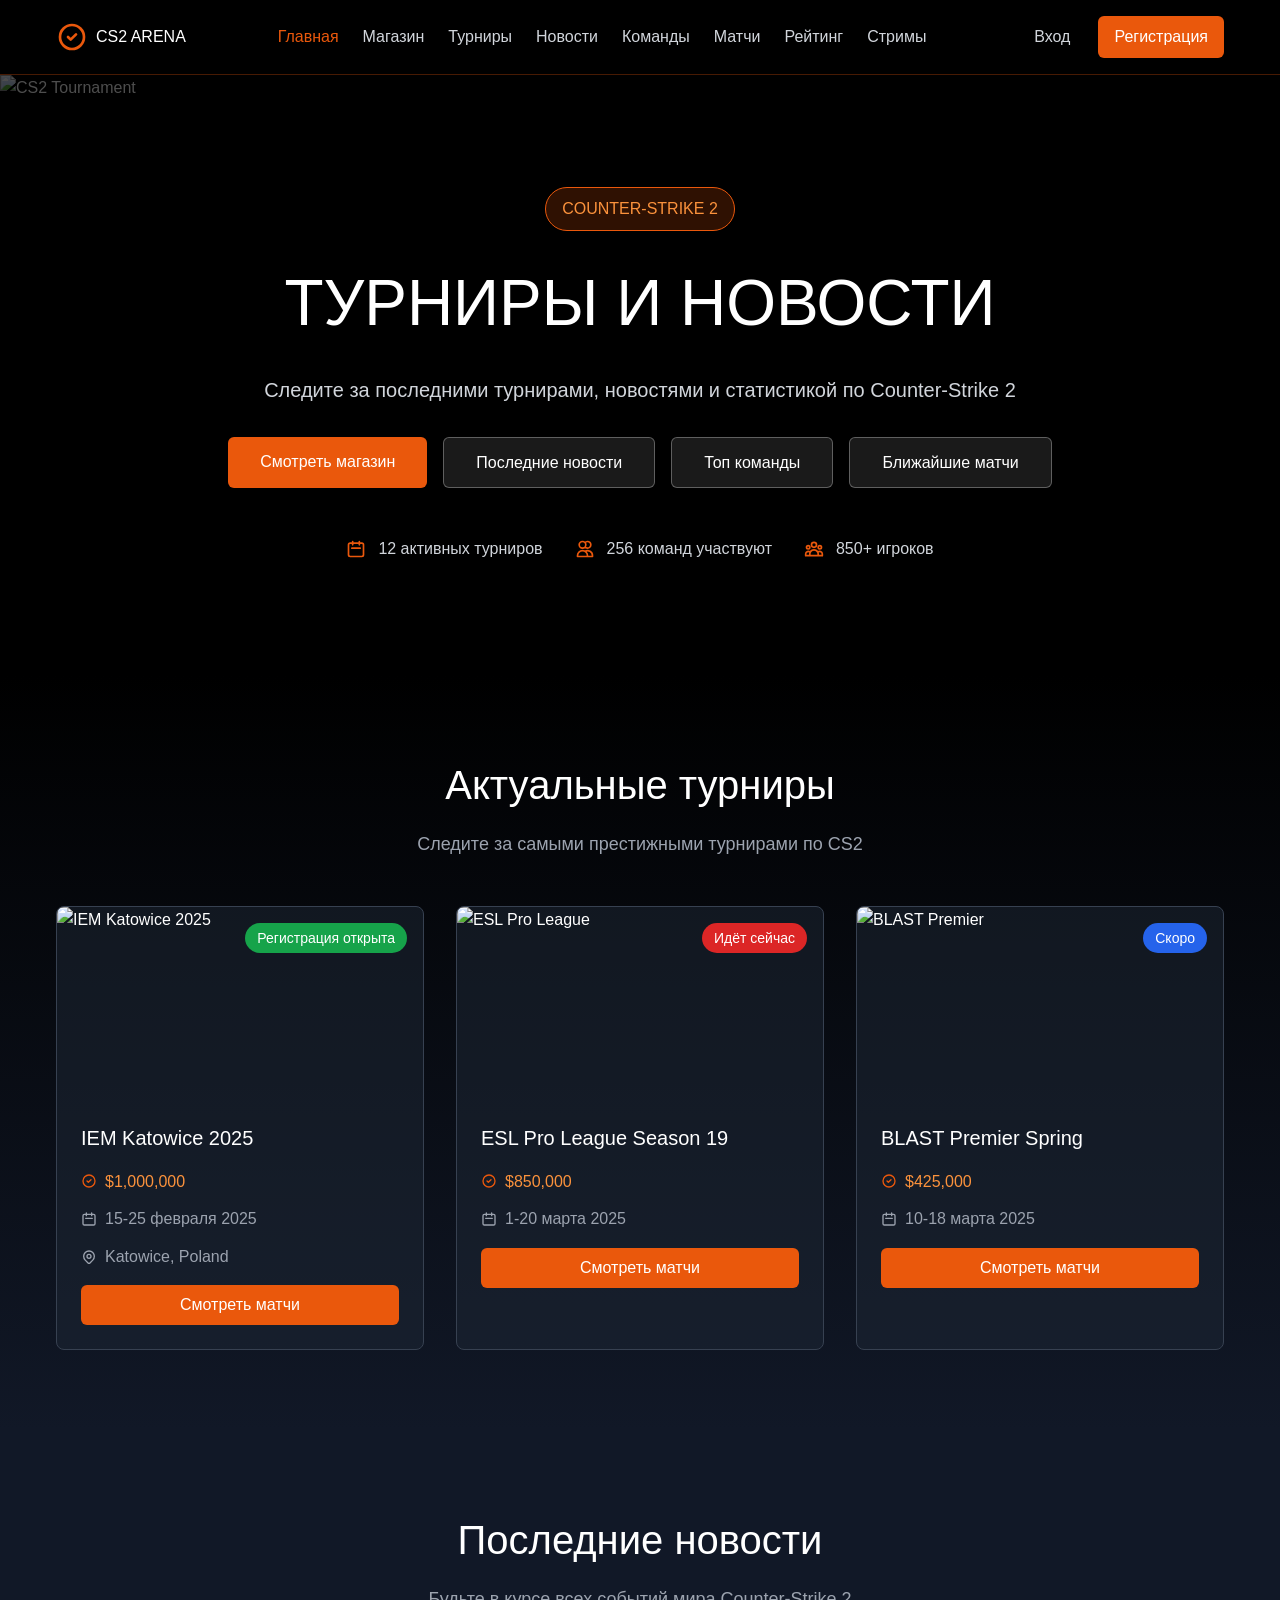
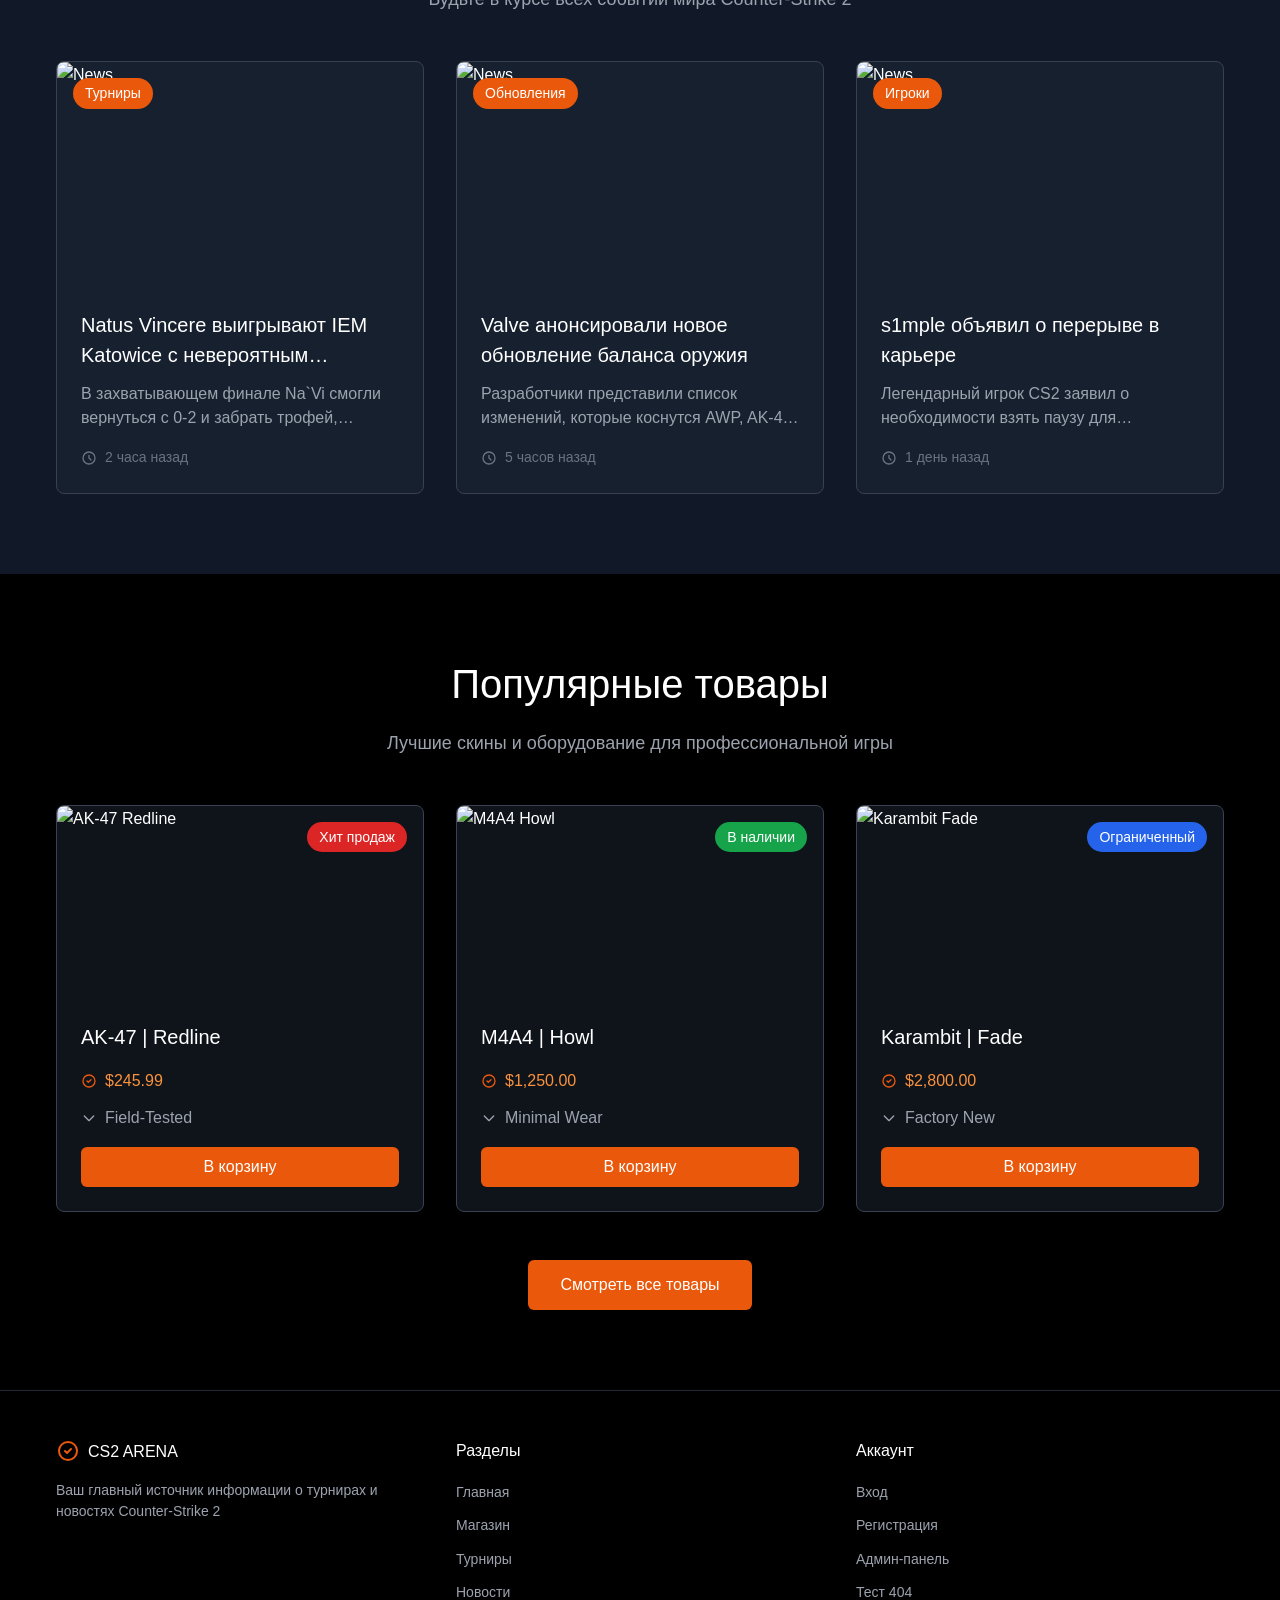
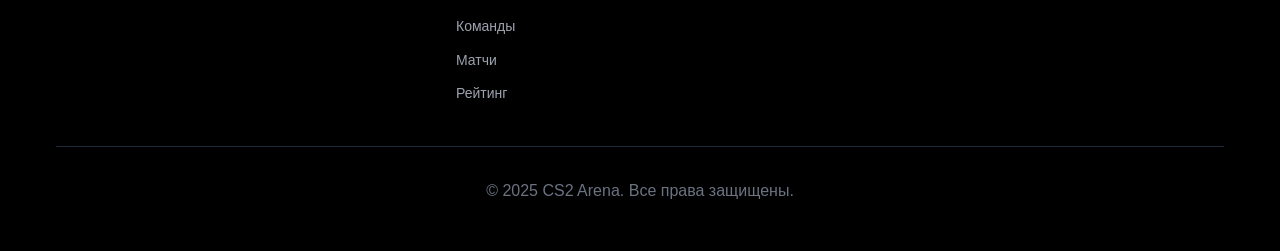
==== index.html @ 9f3d2f32 "Add files via upload" ====
<!DOCTYPE html>
<html lang="ru">
<head>
    <meta charset="UTF-8">
    <meta name="viewport" content="width=device-width, initial-scale=1.0">
    <title>CS2 Arena - Турниры и новости Counter-Strike 2</title>
    <link rel="stylesheet" href="styles.css">
    <style>
        .user-menu { display: flex; align-items: center; gap: 0.5rem; }
        .btn-profile { background: rgba(234, 88, 12, 0.2); color: #ea580c; padding: 0.5rem 1rem; border-radius: 0.375rem; text-decoration: none; transition: all 0.3s; font-weight: 500; }
        .btn-profile:hover { background: #ea580c; color: white; }
        .btn-logout { background: rgba(220, 38, 38, 0.2); color: #fca5a5; padding: 0.5rem 1rem; border-radius: 0.375rem; border: none; cursor: pointer; transition: all 0.3s; font-weight: 500; }
        .btn-logout:hover { background: #dc2626; color: white; }
        .cart-icon-header { position: relative; color: #d1d5db; transition: color 0.3s; margin-right: 0.5rem; display: flex; align-items: center; }
        .cart-icon-header:hover { color: #ea580c; }
        .cart-count { position: absolute; top: -10px; right: -12px; background: #ea580c; color: white; font-size: 0.7rem; padding: 2px 6px; border-radius: 50%; min-width: 18px; text-align: center; }
        @media (max-width: 1024px) {
            nav { display: none; position: absolute; top: 100%; left: 0; right: 0; background: #000000; flex-direction: column; padding: 1rem; gap: 1rem; border-top: 1px solid #ea580c; z-index: 100; }
            nav.show { display: flex; }
            nav button { padding: 0.75rem; text-align: left; width: 100%; }
            .mobile-menu-button { display: block; }
        }
        @media (min-width: 1025px) { .mobile-menu-button { display: none; } }
    </style>
</head>
<body>
    <header>
        <div class="container">
            <div class="header-content">
                <a href="index.html" class="logo">
                    <svg class="logo-icon" fill="none" stroke="currentColor" viewBox="0 0 24 24">
                        <path stroke-linecap="round" stroke-linejoin="round" stroke-width="2" d="M9 12l2 2 4-4m6 2a9 9 0 11-18 0 9 9 0 0118 0z"></path>
                    </svg>
                    <span>CS2 ARENA</span>
                </a>
                <nav>
                    <button class="active" onclick="window.location.href='index.html'">Главная</button>
                    <button onclick="window.location.href='catalog.html'">Магазин</button>
                    <button onclick="scrollToSection('tournaments')">Турниры</button>
                    <button onclick="scrollToSection('news')">Новости</button>
                    <button onclick="window.location.href='teams.html'">Команды</button>
                    <button onclick="window.location.href='matches.html'">Матчи</button>
                    <button onclick="window.location.href='teams-ranking.html'">Рейтинг</button>
                    <button onclick="window.location.href='404.html'">Стримы</button>
                </nav>
                <div class="auth-buttons" id="authButtons">
                    <a href="login.html" class="btn-login">Вход</a>
                    <a href="register.html" class="btn-register">Регистрация</a>
                </div>
                <div class="user-menu" id="userMenu" style="display: none;">
                    <a href="cart.html" class="cart-icon-header">
                        <svg width="22" height="22" fill="none" stroke="currentColor" viewBox="0 0 24 24">
                            <path stroke-linecap="round" stroke-linejoin="round" stroke-width="2" d="M16 11V7a4 4 0 00-8 0v4M5 9h14l1 12H4L5 9z"></path>
                        </svg>
                        <span id="headerCartCount" class="cart-count">0</span>
                    </a>
                    <a href="profile.html" class="btn-profile" id="profileBtn">
                        <span id="userNameDisplay"></span>
                    </a>
                    <button class="btn-logout" onclick="logout()">Выйти</button>
                </div>
                <button class="mobile-menu-button" onclick="toggleMobileMenu()">
                    <svg width="24" height="24" fill="none" stroke="currentColor" viewBox="0 0 24 24">
                        <path stroke-linecap="round" stroke-linejoin="round" stroke-width="2" d="M4 6h16M4 12h16M4 18h16"></path>
                    </svg>
                </button>
            </div>
        </div>
    </header>

    <section id="home" class="hero">
        <div class="hero-background">
            <img src="img/iem-katowice.jpg" alt="CS2 Tournament" class="hero-image">
            <div class="hero-overlay"></div>
        </div>
        <div class="container hero-content">
            <div class="hero-badge">
                <span>COUNTER-STRIKE 2</span>
            </div>
            <h1 class="hero-title">ТУРНИРЫ И НОВОСТИ</h1>
            <p class="hero-description">Следите за последними турнирами, новостями и статистикой по Counter-Strike 2</p>
            <div class="hero-buttons">
                <a href="catalog.html" class="btn-primary">Смотреть магазин</a>
                <a href="#news" class="btn-secondary" onclick="scrollToSection('news')">Последние новости</a>
                <a href="teams.html" class="btn-secondary">Топ команды</a>
                <a href="matches.html" class="btn-secondary">Ближайшие матчи</a>
            </div>
            <div class="hero-stats">
                <div class="stat-item"><svg class="stat-icon" fill="none" stroke="currentColor" viewBox="0 0 24 24"><path stroke-linecap="round" stroke-linejoin="round" stroke-width="2" d="M8 7V3m8 4V3m-9 8h10M5 21h14a2 2 0 002-2V7a2 2 0 00-2-2H5a2 2 0 00-2 2v12a2 2 0 002 2z"></path></svg><span class="stat-text">12 активных турниров</span></div>
                <div class="stat-item"><svg class="stat-icon" fill="none" stroke="currentColor" viewBox="0 0 24 24"><path stroke-linecap="round" stroke-linejoin="round" stroke-width="2" d="M12 4.354a4 4 0 110 5.292M15 21H3v-1a6 6 0 0112 0v1zm0 0h6v-1a6 6 0 00-9-5.197M13 7a4 4 0 11-8 0 4 4 0 018 0z"></path></svg><span class="stat-text">256 команд участвуют</span></div>
                <div class="stat-item"><svg class="stat-icon" fill="none" stroke="currentColor" viewBox="0 0 24 24"><path stroke-linecap="round" stroke-linejoin="round" stroke-width="2" d="M17 20h5v-2a3 3 0 00-5.356-1.857M17 20H7m10 0v-2c0-.656-.126-1.283-.356-1.857M7 20H2v-2a3 3 0 015.356-1.857M7 20v-2c0-.656.126-1.283.356-1.857m0 0a5.002 5.002 0 019.288 0M15 7a3 3 0 11-6 0 3 3 0 016 0zm6 3a2 2 0 11-4 0 2 2 0 014 0zM7 10a2 2 0 11-4 0 2 2 0 014 0z"></path></svg><span class="stat-text">850+ игроков</span></div>
            </div>
        </div>
    </section>

    <section id="tournaments" class="tournaments">
        <div class="container">
            <div class="section-header">
                <h2 class="section-title">Актуальные турниры</h2>
                <p class="section-description">Следите за самыми престижными турнирами по CS2</p>
            </div>
            <div class="tournaments-grid">
                <div class="tournament-card">
                    <div class="tournament-image-wrapper">
                        <img src="img/iem-katowice.jpg" alt="IEM Katowice 2025" class="tournament-image">
                        <span class="tournament-status status-open">Регистрация открыта</span>
                    </div>
                    <div class="tournament-content">
                        <h3 class="tournament-title">IEM Katowice 2025</h3>
                        <div class="tournament-info">
                            <div class="info-item"><svg class="info-icon info-icon-orange" fill="none" stroke="currentColor" viewBox="0 0 24 24"><path stroke-linecap="round" stroke-linejoin="round" stroke-width="2" d="M9 12l2 2 4-4m6 2a9 9 0 11-18 0 9 9 0 0118 0z"></path></svg><span class="prize-amount">$1,000,000</span></div>
                            <div class="info-item"><svg class="info-icon" fill="none" stroke="currentColor" viewBox="0 0 24 24"><path stroke-linecap="round" stroke-linejoin="round" stroke-width="2" d="M8 7V3m8 4V3m-9 8h10M5 21h14a2 2 0 002-2V7a2 2 0 00-2-2H5a2 2 0 00-2 2v12a2 2 0 002 2z"></path></svg><span>15-25 февраля 2025</span></div>
                            <div class="info-item"><svg class="info-icon" fill="none" stroke="currentColor" viewBox="0 0 24 24"><path stroke-linecap="round" stroke-linejoin="round" stroke-width="2" d="M17.657 16.657L13.414 20.9a1.998 1.998 0 01-2.827 0l-4.244-4.243a8 8 0 1111.314 0z"></path><path stroke-linecap="round" stroke-linejoin="round" stroke-width="2" d="M15 11a3 3 0 11-6 0 3 3 0 016 0z"></path></svg><span>Katowice, Poland</span></div>
                        </div>
                        <button class="tournament-button" onclick="window.location.href='matches.html'">Смотреть матчи</button>
                    </div>
                </div>
                <div class="tournament-card">
                    <div class="tournament-image-wrapper">
                        <img src="img/esl-pro-league.jpg" alt="ESL Pro League" class="tournament-image">
                        <span class="tournament-status status-live">Идёт сейчас</span>
                    </div>
                    <div class="tournament-content">
                        <h3 class="tournament-title">ESL Pro League Season 19</h3>
                        <div class="tournament-info">
                            <div class="info-item"><svg class="info-icon info-icon-orange" fill="none" stroke="currentColor" viewBox="0 0 24 24"><path stroke-linecap="round" stroke-linejoin="round" stroke-width="2" d="M9 12l2 2 4-4m6 2a9 9 0 11-18 0 9 9 0 0118 0z"></path></svg><span class="prize-amount">$850,000</span></div>
                            <div class="info-item"><svg class="info-icon" fill="none" stroke="currentColor" viewBox="0 0 24 24"><path stroke-linecap="round" stroke-linejoin="round" stroke-width="2" d="M8 7V3m8 4V3m-9 8h10M5 21h14a2 2 0 002-2V7a2 2 0 00-2-2H5a2 2 0 00-2 2v12a2 2 0 002 2z"></path></svg><span>1-20 марта 2025</span></div>
                        </div>
                        <button class="tournament-button" onclick="window.location.href='matches.html'">Смотреть матчи</button>
                    </div>
                </div>
                <div class="tournament-card">
                    <div class="tournament-image-wrapper">
                        <img src="img/blast-premier.jpg" alt="BLAST Premier" class="tournament-image">
                        <span class="tournament-status status-upcoming">Скоро</span>
                    </div>
                    <div class="tournament-content">
                        <h3 class="tournament-title">BLAST Premier Spring</h3>
                        <div class="tournament-info">
                            <div class="info-item"><svg class="info-icon info-icon-orange" fill="none" stroke="currentColor" viewBox="0 0 24 24"><path stroke-linecap="round" stroke-linejoin="round" stroke-width="2" d="M9 12l2 2 4-4m6 2a9 9 0 11-18 0 9 9 0 0118 0z"></path></svg><span class="prize-amount">$425,000</span></div>
                            <div class="info-item"><svg class="info-icon" fill="none" stroke="currentColor" viewBox="0 0 24 24"><path stroke-linecap="round" stroke-linejoin="round" stroke-width="2" d="M8 7V3m8 4V3m-9 8h10M5 21h14a2 2 0 002-2V7a2 2 0 00-2-2H5a2 2 0 00-2 2v12a2 2 0 002 2z"></path></svg><span>10-18 марта 2025</span></div>
                        </div>
                        <button class="tournament-button" onclick="window.location.href='matches.html'">Смотреть матчи</button>
                    </div>
                </div>
            </div>
        </div>
    </section>

    <section id="news" class="news">
        <div class="container">
            <div class="section-header"><h2 class="section-title">Последние новости</h2><p class="section-description">Будьте в курсе всех событий мира Counter-Strike 2</p></div>
            <div class="news-grid">
                <article class="news-card" onclick="window.location.href='404.html'">
                    <div class="news-image-wrapper">
                        <img src="img/iem-katowice.jpg" alt="News" class="news-image">
                        <span class="news-category">Турниры</span>
                    </div>
                    <div class="news-content">
                        <h3 class="news-title">Natus Vincere выигрывают IEM Katowice с невероятным камбэком</h3>
                        <p class="news-excerpt">В захватывающем финале Na`Vi смогли вернуться с 0-2 и забрать трофей, обыграв FaZe Clan в пятой карте.</p>
                        <div class="news-meta"><div class="news-date"><svg width="16" height="16" fill="none" stroke="currentColor" viewBox="0 0 24 24"><path stroke-linecap="round" stroke-linejoin="round" stroke-width="2" d="M12 8v4l3 3m6-3a9 9 0 11-18 0 9 9 0 0118 0z"></path></svg><span>2 часа назад</span></div></div>
                    </div>
                </article>
                <article class="news-card" onclick="window.location.href='404.html'">
                    <div class="news-image-wrapper">
                        <img src="img/blast-premier.jpg" alt="News" class="news-image">
                        <span class="news-category">Обновления</span>
                    </div>
                    <div class="news-content">
                        <h3 class="news-title">Valve анонсировали новое обновление баланса оружия</h3>
                        <p class="news-excerpt">Разработчики представили список изменений, которые коснутся AWP, AK-47 и нескольких SMG.</p>
                        <div class="news-meta"><div class="news-date"><svg width="16" height="16" fill="none" stroke="currentColor" viewBox="0 0 24 24"><path stroke-linecap="round" stroke-linejoin="round" stroke-width="2" d="M12 8v4l3 3m6-3a9 9 0 11-18 0 9 9 0 0118 0z"></path></svg><span>5 часов назад</span></div></div>
                    </div>
                </article>
                <article class="news-card" onclick="window.location.href='404.html'">
                    <div class="news-image-wrapper">
                        <img src="img/esl-pro-league.jpg" alt="News" class="news-image">
                        <span class="news-category">Игроки</span>
                    </div>
                    <div class="news-content">
                        <h3 class="news-title">s1mple объявил о перерыве в карьере</h3>
                        <p class="news-excerpt">Легендарный игрок CS2 заявил о необходимости взять паузу для восстановления и переоценки целей.</p>
                        <div class="news-meta"><div class="news-date"><svg width="16" height="16" fill="none" stroke="currentColor" viewBox="0 0 24 24"><path stroke-linecap="round" stroke-linejoin="round" stroke-width="2" d="M12 8v4l3 3m6-3a9 9 0 11-18 0 9 9 0 0118 0z"></path></svg><span>1 день назад</span></div></div>
                    </div>
                </article>
            </div>
        </div>
    </section>

    <section id="shop" class="tournaments" style="background: #000000;">
        <div class="container">
            <div class="section-header"><h2 class="section-title">Популярные товары</h2><p class="section-description">Лучшие скины и оборудование для профессиональной игры</p></div>
            <div class="tournaments-grid">
                <div class="tournament-card">
                    <div class="tournament-image-wrapper">
                        <img src="img/ak47-redline.jpg" alt="AK-47 Redline" class="tournament-image">
                        <span class="tournament-status status-live">Хит продаж</span>
                    </div>
                    <div class="tournament-content">
                        <h3 class="tournament-title">AK-47 | Redline</h3>
                        <div class="tournament-info">
                            <div class="info-item"><svg class="info-icon info-icon-orange" fill="none" stroke="currentColor" viewBox="0 0 24 24"><path stroke-linecap="round" stroke-linejoin="round" stroke-width="2" d="M9 12l2 2 4-4m6 2a9 9 0 11-18 0 9 9 0 0118 0z"></path></svg><span class="prize-amount">$245.99</span></div>
                            <div class="info-item"><svg class="info-icon" fill="none" stroke="currentColor" viewBox="0 0 24 24"><path stroke-linecap="round" stroke-linejoin="round" stroke-width="2" d="M19 9l-7 7-7-7"></path></svg><span>Field-Tested</span></div>
                        </div>
                        <button class="tournament-button" onclick="addToCartFromIndex('AK-47 Redline', '$245.99', 'Field-Tested', 'img/ak47-redline.jpg')">В корзину</button>
                    </div>
                </div>
                <div class="tournament-card">
                    <div class="tournament-image-wrapper">
                        <img src="img/m4a4-howl.jpg" alt="M4A4 Howl" class="tournament-image">
                        <span class="tournament-status status-open">В наличии</span>
                    </div>
                    <div class="tournament-content">
                        <h3 class="tournament-title">M4A4 | Howl</h3>
                        <div class="tournament-info">
                            <div class="info-item"><svg class="info-icon info-icon-orange" fill="none" stroke="currentColor" viewBox="0 0 24 24"><path stroke-linecap="round" stroke-linejoin="round" stroke-width="2" d="M9 12l2 2 4-4m6 2a9 9 0 11-18 0 9 9 0 0118 0z"></path></svg><span class="prize-amount">$1,250.00</span></div>
                            <div class="info-item"><svg class="info-icon" fill="none" stroke="currentColor" viewBox="0 0 24 24"><path stroke-linecap="round" stroke-linejoin="round" stroke-width="2" d="M19 9l-7 7-7-7"></path></svg><span>Minimal Wear</span></div>
                        </div>
                        <button class="tournament-button" onclick="addToCartFromIndex('M4A4 Howl', '$1,250.00', 'Minimal Wear', 'img/m4a4-howl.jpg')">В корзину</button>
                    </div>
                </div>
                <div class="tournament-card">
                    <div class="tournament-image-wrapper">
                        <img src="img/karambit-fade.jpg" alt="Karambit Fade" class="tournament-image">
                        <span class="tournament-status status-upcoming">Ограниченный</span>
                    </div>
                    <div class="tournament-content">
                        <h3 class="tournament-title">Karambit | Fade</h3>
                        <div class="tournament-info">
                            <div class="info-item"><svg class="info-icon info-icon-orange" fill="none" stroke="currentColor" viewBox="0 0 24 24"><path stroke-linecap="round" stroke-linejoin="round" stroke-width="2" d="M9 12l2 2 4-4m6 2a9 9 0 11-18 0 9 9 0 0118 0z"></path></svg><span class="prize-amount">$2,800.00</span></div>
                            <div class="info-item"><svg class="info-icon" fill="none" stroke="currentColor" viewBox="0 0 24 24"><path stroke-linecap="round" stroke-linejoin="round" stroke-width="2" d="M19 9l-7 7-7-7"></path></svg><span>Factory New</span></div>
                        </div>
                        <button class="tournament-button" onclick="addToCartFromIndex('Karambit Fade', '$2,800.00', 'Factory New', 'img/karambit-fade.jpg')">В корзину</button>
                    </div>
                </div>
            </div>
            <div style="text-align: center; margin-top: 3rem;">
                <a href="catalog.html" class="btn-primary">Смотреть все товары</a>
            </div>
        </div>
    </section>

    <footer>
        <div class="container">
            <div class="footer-grid">
                <div class="footer-section">
                    <div style="display: flex; align-items: center; gap: 0.5rem; margin-bottom: 1rem;">
                        <svg style="width: 1.5rem; height: 1.5rem; color: #ea580c;" fill="none" stroke="currentColor" viewBox="0 0 24 24">
                            <path stroke-linecap="round" stroke-linejoin="round" stroke-width="2" d="M9 12l2 2 4-4m6 2a9 9 0 11-18 0 9 9 0 0118 0z"></path>
                        </svg>
                        <span style="color: white;">CS2 ARENA</span>
                    </div>
                    <p class="footer-description">Ваш главный источник информации о турнирах и новостях Counter-Strike 2</p>
                </div>
                <div class="footer-section">
                    <h4>Разделы</h4>
                    <ul class="footer-links">
                        <li><a href="index.html">Главная</a></li>
                        <li><a href="catalog.html">Магазин</a></li>
                        <li><a href="#tournaments" onclick="scrollToSection('tournaments')">Турниры</a></li>
                        <li><a href="#news" onclick="scrollToSection('news')">Новости</a></li>
                        <li><a href="teams.html">Команды</a></li>
                        <li><a href="matches.html">Матчи</a></li>
                        <li><a href="teams-ranking.html">Рейтинг</a></li>
                    </ul>
                </div>
                <div class="footer-section">
                    <h4>Аккаунт</h4>
                    <ul class="footer-links">
                        <li><a href="login.html">Вход</a></li>
                        <li><a href="register.html">Регистрация</a></li>
                        <li><a href="admin-login.html">Админ-панель</a></li>
                        <li><a href="404.html">Тест 404</a></li>
                    </ul>
                </div>
            </div>
            <div class="footer-bottom"><p>&copy; 2025 CS2 Arena. Все права защищены.</p></div>
        </div>
    </footer>

    <script>
        function scrollToSection(sectionId) {
            const section = document.getElementById(sectionId);
            if (section) section.scrollIntoView({ behavior: 'smooth' });
        }
        function toggleMobileMenu() {
            const nav = document.querySelector('nav');
            if (nav) nav.classList.toggle('show');
        }
        function addToCartFromIndex(name, price, quality, image) {
            const currentUser = localStorage.getItem('cs2_currentUser');
            if (!currentUser) {
                if (confirm('Для добавления товаров в корзину необходимо войти в аккаунт. Перейти на страницу входа?')) {
                    window.location.href = 'login.html';
                }
                return;
            }
            const user = JSON.parse(currentUser);
            const cartKey = `cs2_cart_${user.id}`;
            let cart = JSON.parse(localStorage.getItem(cartKey) || '[]');
            const existingItem = cart.find(item => item.name === name);
            if (existingItem) { existingItem.quantity++; } 
            else { cart.push({ id: Date.now(), name: name, price: price, quality: quality, image: image, quantity: 1 }); }
            localStorage.setItem(cartKey, JSON.stringify(cart));
            const notification = document.createElement('div');
            notification.style.cssText = `position:fixed;bottom:20px;right:20px;background:#10b981;color:white;padding:1rem 1.5rem;border-radius:0.5rem;z-index:1000;`;
            notification.innerHTML = `✅ ${name} добавлен в корзину!`;
            document.body.appendChild(notification);
            setTimeout(() => notification.remove(), 2000);
            updateCartCount();
        }
        function updateCartCount() {
            const currentUser = localStorage.getItem('cs2_currentUser');
            if (!currentUser) return;
            const user = JSON.parse(currentUser);
            const cart = JSON.parse(localStorage.getItem(`cs2_cart_${user.id}`) || '[]');
            const count = cart.reduce((sum, item) => sum + item.quantity, 0);
            const cartCountElement = document.getElementById('headerCartCount');
            if (cartCountElement) { cartCountElement.textContent = count; cartCountElement.style.display = count > 0 ? 'inline-block' : 'none'; }
        }
        function checkAuth() {
            const currentUser = localStorage.getItem('cs2_currentUser');
            const authButtons = document.getElementById('authButtons');
            const userMenu = document.getElementById('userMenu');
            const userNameDisplay = document.getElementById('userNameDisplay');
            if (currentUser) {
                const user = JSON.parse(currentUser);
                if (authButtons) authButtons.style.display = 'none';
                if (userMenu) userMenu.style.display = 'flex';
                if (userNameDisplay) userNameDisplay.textContent = user.username;
                updateCartCount();
            } else {
                if (authButtons) authButtons.style.display = 'flex';
                if (userMenu) userMenu.style.display = 'none';
            }
        }
        function logout() { localStorage.removeItem('cs2_currentUser'); localStorage.removeItem('cs2_rememberMe'); window.location.href = 'index.html'; }
        checkAuth();
    </script>
</body>
</html>
---- styles.css ----
/* Reset and Base Styles */
* {
    margin: 0;
    padding: 0;
    box-sizing: border-box;
}

body {
    font-family: -apple-system, BlinkMacSystemFont, 'Segoe UI', Roboto, Oxygen, Ubuntu, Cantarell, sans-serif;
    background-color: #000000;
    color: #ffffff;
    line-height: 1.6;
    font-size: 16px;
}

h1 { font-size: 3rem; font-weight: 500; line-height: 1.5; }
h2 { font-size: 2.5rem; font-weight: 500; line-height: 1.5; }
h3 { font-size: 1.25rem; font-weight: 500; line-height: 1.5; }
h4 { font-size: 1rem; font-weight: 500; line-height: 1.5; }
p { font-size: 1rem; font-weight: 400; line-height: 1.5; }
button { font-size: 1rem; font-weight: 500; line-height: 1.5; cursor: pointer; border: none; outline: none; }

.container {
    max-width: 1200px;
    margin: 0 auto;
    padding: 0 1rem;
}

/* Header Styles */
header {
    background-color: rgba(0, 0, 0, 0.9);
    backdrop-filter: blur(8px);
    border-bottom: 1px solid rgba(234, 88, 12, 0.3);
    position: sticky;
    top: 0;
    z-index: 50;
}

.header-content {
    display: flex;
    align-items: center;
    justify-content: space-between;
    padding: 1rem 0;
}

.logo {
    display: flex;
    align-items: center;
    gap: 0.5rem;
    text-decoration: none;
    color: white;
    transition: opacity 0.3s;
}
.logo:hover { opacity: 0.8; }
.logo-icon { width: 2rem; height: 2rem; color: #ea580c; }

nav { display: flex; gap: 1.5rem; }
nav button { background: none; color: #d1d5db; transition: color 0.3s; padding: 0; }
nav button:hover, nav button.active { color: #ea580c; }

.auth-buttons { display: flex; gap: 0.75rem; }
.btn-login {
    background: transparent;
    color: #d1d5db;
    padding: 0.5rem 1rem;
    border-radius: 0.375rem;
    transition: all 0.3s;
    text-decoration: none;
}
.btn-login:hover { color: #ea580c; background-color: rgba(234, 88, 12, 0.1); }
.btn-register {
    background-color: #ea580c;
    color: white;
    padding: 0.5rem 1rem;
    border-radius: 0.375rem;
    transition: background-color 0.3s;
    text-decoration: none;
}
.btn-register:hover { background-color: #c2410c; }

/* Hero Section */
.hero {
    position: relative;
    height: 600px;
    display: flex;
    align-items: center;
    justify-content: center;
    overflow: hidden;
}
.hero-background { position: absolute; inset: 0; }
.hero-image { width: 100%; height: 100%; object-fit: cover; }
.hero-overlay {
    position: absolute;
    inset: 0;
    background: linear-gradient(to bottom, rgba(0, 0, 0, 0.7), rgba(0, 0, 0, 0.6), #000000);
}
.hero-content { position: relative; z-index: 10; text-align: center; }
.hero-badge {
    display: inline-block;
    padding: 0.5rem 1rem;
    background-color: rgba(234, 88, 12, 0.2);
    border: 1px solid #ea580c;
    border-radius: 9999px;
    margin-bottom: 1.5rem;
}
.hero-badge span { color: #fb923c; }
.hero-title { font-size: 4rem; margin-bottom: 1.5rem; }
.hero-description {
    color: #d1d5db;
    font-size: 1.25rem;
    margin-bottom: 2rem;
    max-width: 48rem;
    margin-left: auto;
    margin-right: auto;
}
.hero-buttons { display: flex; gap: 1rem; justify-content: center; flex-wrap: wrap; }

.btn-primary {
    background-color: #ea580c;
    color: white;
    padding: 0.75rem 2rem;
    border-radius: 0.375rem;
    transition: background-color 0.3s;
    display: inline-block;
    text-decoration: none;
    text-align: center;
    font-weight: 500;
}
.btn-primary:hover { background-color: #c2410c; }

.btn-secondary {
    background-color: rgba(255, 255, 255, 0.1);
    color: white;
    padding: 0.75rem 2rem;
    border-radius: 0.375rem;
    border: 1px solid rgba(255, 255, 255, 0.3);
    transition: background-color 0.3s;
    display: inline-block;
    text-decoration: none;
    text-align: center;
    font-weight: 500;
}
.btn-secondary:hover { background-color: rgba(255, 255, 255, 0.2); }

.hero-stats { display: flex; gap: 2rem; justify-content: center; margin-top: 3rem; flex-wrap: wrap; }
.stat-item { display: flex; align-items: center; gap: 0.75rem; }
.stat-icon { width: 1.25rem; height: 1.25rem; color: #ea580c; }
.stat-text { color: #d1d5db; }

/* Tournaments Section */
.tournaments { padding: 5rem 0; background: linear-gradient(to bottom, #000000, #111827); }
.section-header { text-align: center; margin-bottom: 3rem; }
.section-title { margin-bottom: 1rem; }
.section-description { color: #9ca3af; font-size: 1.125rem; }

.tournaments-grid {
    display: grid;
    grid-template-columns: repeat(auto-fit, minmax(320px, 1fr));
    gap: 2rem;
}

.tournament-card {
    background-color: rgba(31, 41, 55, 0.5);
    border-radius: 0.5rem;
    overflow: hidden;
    border: 1px solid #374151;
    transition: all 0.3s;
    cursor: pointer;
}
.tournament-card:hover { border-color: #ea580c; transform: translateY(-4px); }

.tournament-image-wrapper { position: relative; height: 192px; }
.tournament-image { width: 100%; height: 100%; object-fit: cover; }

.tournament-status {
    position: absolute;
    top: 1rem;
    right: 1rem;
    padding: 0.25rem 0.75rem;
    border-radius: 9999px;
    font-size: 0.875rem;
}
.status-live { background-color: #dc2626; color: white; animation: pulse 2s infinite; }
.status-open { background-color: #16a34a; color: white; }
.status-upcoming { background-color: #2563eb; color: white; }

@keyframes pulse {
    0%, 100% { opacity: 1; }
    50% { opacity: 0.5; }
}

.tournament-content { padding: 1.5rem; }
.tournament-title { color: white; margin-bottom: 1rem; }
.tournament-info { display: flex; flex-direction: column; gap: 0.75rem; margin-bottom: 1rem; }
.info-item { display: flex; align-items: center; gap: 0.5rem; color: #9ca3af; }
.info-icon { width: 1rem; height: 1rem; }
.info-icon-orange { color: #ea580c; }
.prize-amount { color: #fb923c; }

.tournament-button {
    width: 100%;
    background-color: #ea580c;
    color: white;
    padding: 0.5rem;
    border-radius: 0.375rem;
    transition: background-color 0.3s;
}
.tournament-button:hover { background-color: #c2410c; }

/* News Section */
.news { padding: 5rem 0; background-color: #111827; }
.news-grid { display: grid; grid-template-columns: repeat(auto-fit, minmax(320px, 1fr)); gap: 2rem; }

.news-card {
    background-color: rgba(31, 41, 55, 0.5);
    border-radius: 0.5rem;
    overflow: hidden;
    border: 1px solid #374151;
    transition: all 0.3s;
    cursor: pointer;
}
.news-card:hover { border-color: #ea580c; transform: translateY(-4px); }

.news-image-wrapper { position: relative; height: 224px; }
.news-image { width: 100%; height: 100%; object-fit: cover; }
.news-category {
    position: absolute;
    top: 1rem;
    left: 1rem;
    padding: 0.25rem 0.75rem;
    background-color: #ea580c;
    color: white;
    font-size: 0.875rem;
    border-radius: 9999px;
}

.news-content { padding: 1.5rem; }
.news-title {
    color: white;
    margin-bottom: 0.75rem;
    display: -webkit-box;
    -webkit-line-clamp: 2;
    -webkit-box-orient: vertical;
    overflow: hidden;
}
.news-excerpt {
    color: #9ca3af;
    margin-bottom: 1rem;
    display: -webkit-box;
    -webkit-line-clamp: 2;
    -webkit-box-orient: vertical;
    overflow: hidden;
}
.news-meta { display: flex; align-items: center; justify-content: space-between; font-size: 0.875rem; color: #6b7280; }
.news-date { display: flex; align-items: center; gap: 0.5rem; }

/* Footer */
footer {
    background-color: #000000;
    border-top: 1px solid #1f2937;
    padding: 3rem 0;
}

.footer-grid {
    display: grid;
    grid-template-columns: repeat(auto-fit, minmax(200px, 1fr));
    gap: 2rem;
    margin-bottom: 2rem;
}

.footer-section h4 { color: white; margin-bottom: 1rem; }
.footer-description { color: #9ca3af; font-size: 0.875rem; }
.footer-links { list-style: none; }
.footer-links li { margin-bottom: 0.5rem; }
.footer-links a {
    color: #9ca3af;
    text-decoration: none;
    font-size: 0.875rem;
    transition: color 0.3s;
}
.footer-links a:hover { color: #ea580c; }

.social-links { display: flex; gap: 1rem; }
.social-icon { color: #9ca3af; transition: color 0.3s; }
.social-icon:hover { color: #ea580c; }

.footer-bottom {
    border-top: 1px solid #1f2937;
    padding-top: 2rem;
    text-align: center;
    color: #6b7280;
    font-size: 0.875rem;
}

/* Mobile Menu */
.mobile-menu-button { display: none; background: none; color: white; padding: 0.5rem; }

@media (max-width: 1024px) {
    nav {
        display: none;
        position: absolute;
        top: 100%;
        left: 0;
        right: 0;
        background: #000000;
        flex-direction: column;
        padding: 1rem;
        gap: 1rem;
        border-top: 1px solid #ea580c;
        z-index: 100;
    }
    nav.show { display: flex; }
    nav button { padding: 0.75rem; text-align: left; width: 100%; }
    .auth-buttons { display: none; }
    .mobile-menu-button { display: block; }
    .hero-title { font-size: 2.5rem; }
    .hero { height: 500px; }
}

@media (max-width: 768px) {
    .tournaments-grid, .news-grid { grid-template-columns: 1fr; }
    .hero-title { font-size: 2rem; }
    .hero-description { font-size: 1rem; }
    .hero-stats { flex-direction: column; align-items: center; gap: 1rem; }
    .hero-buttons { flex-direction: column; align-items: center; }
    .btn-primary, .btn-secondary { width: 100%; text-align: center; }
}
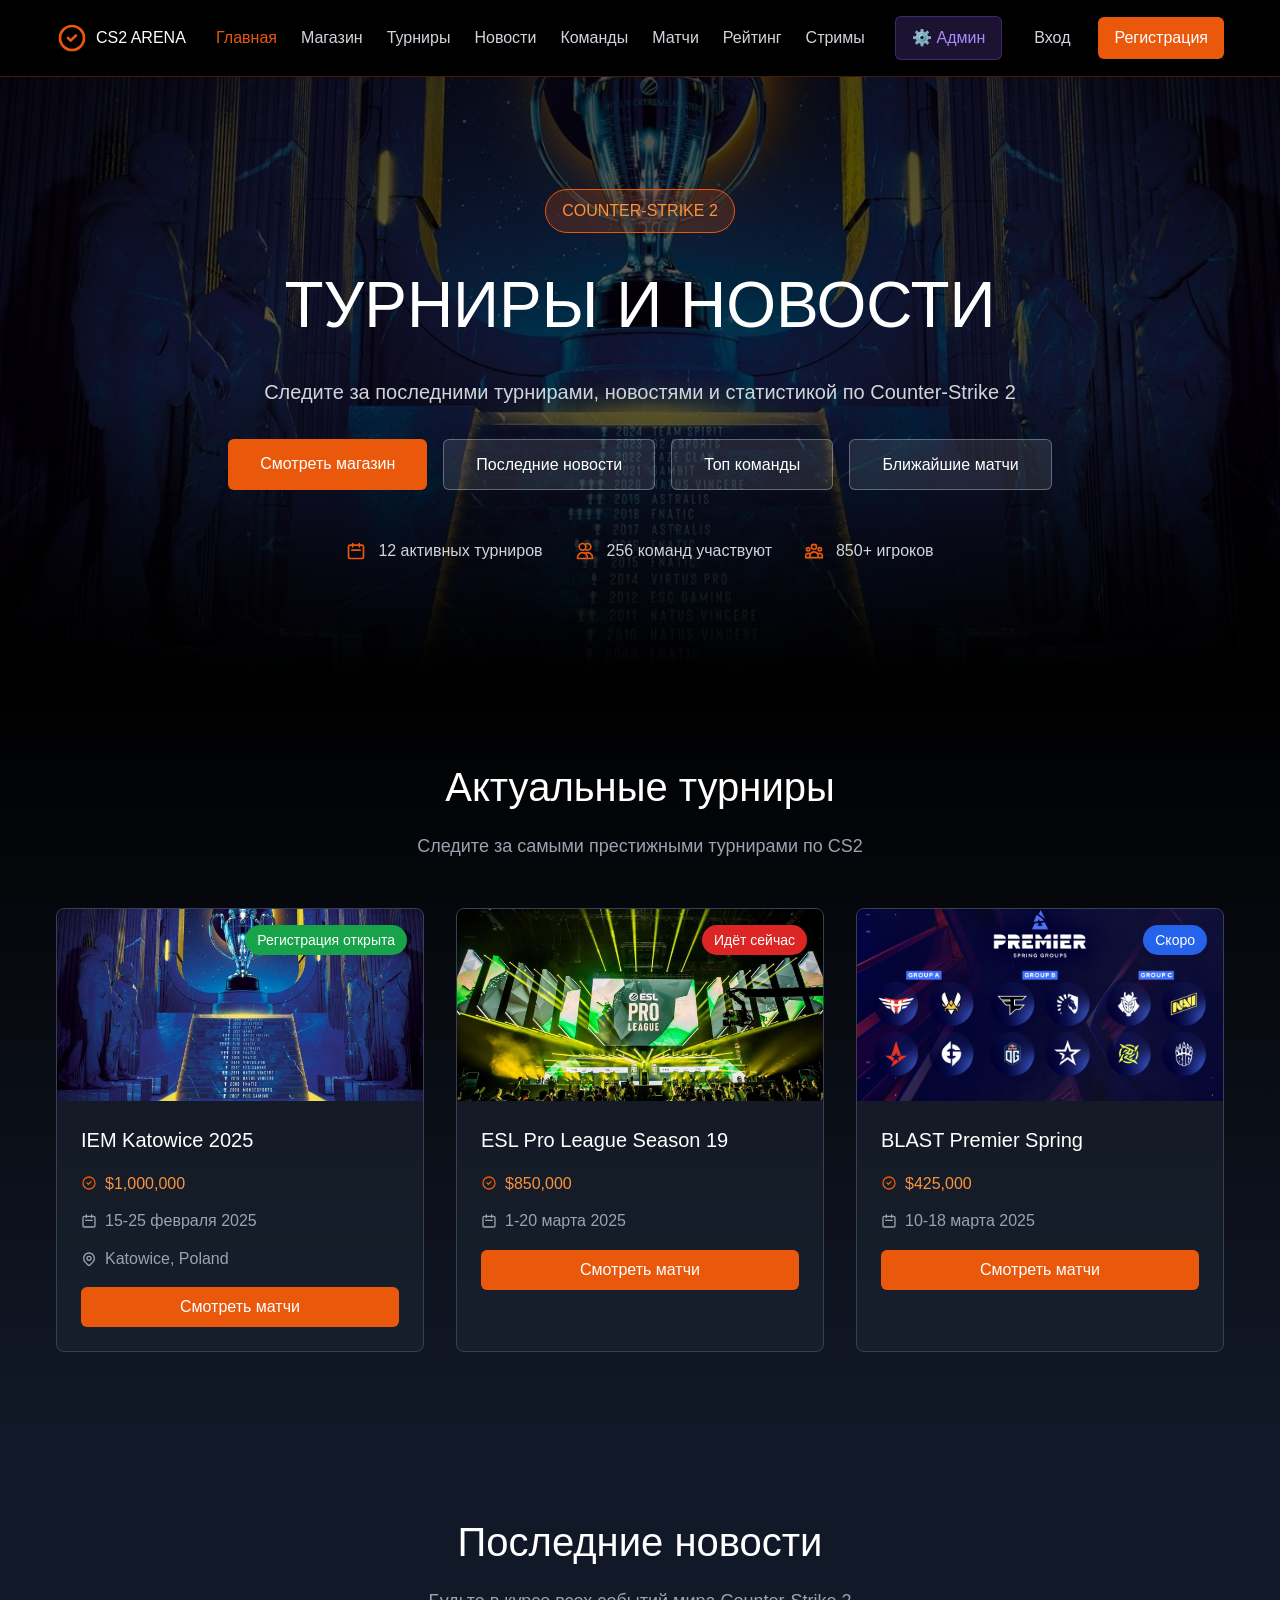
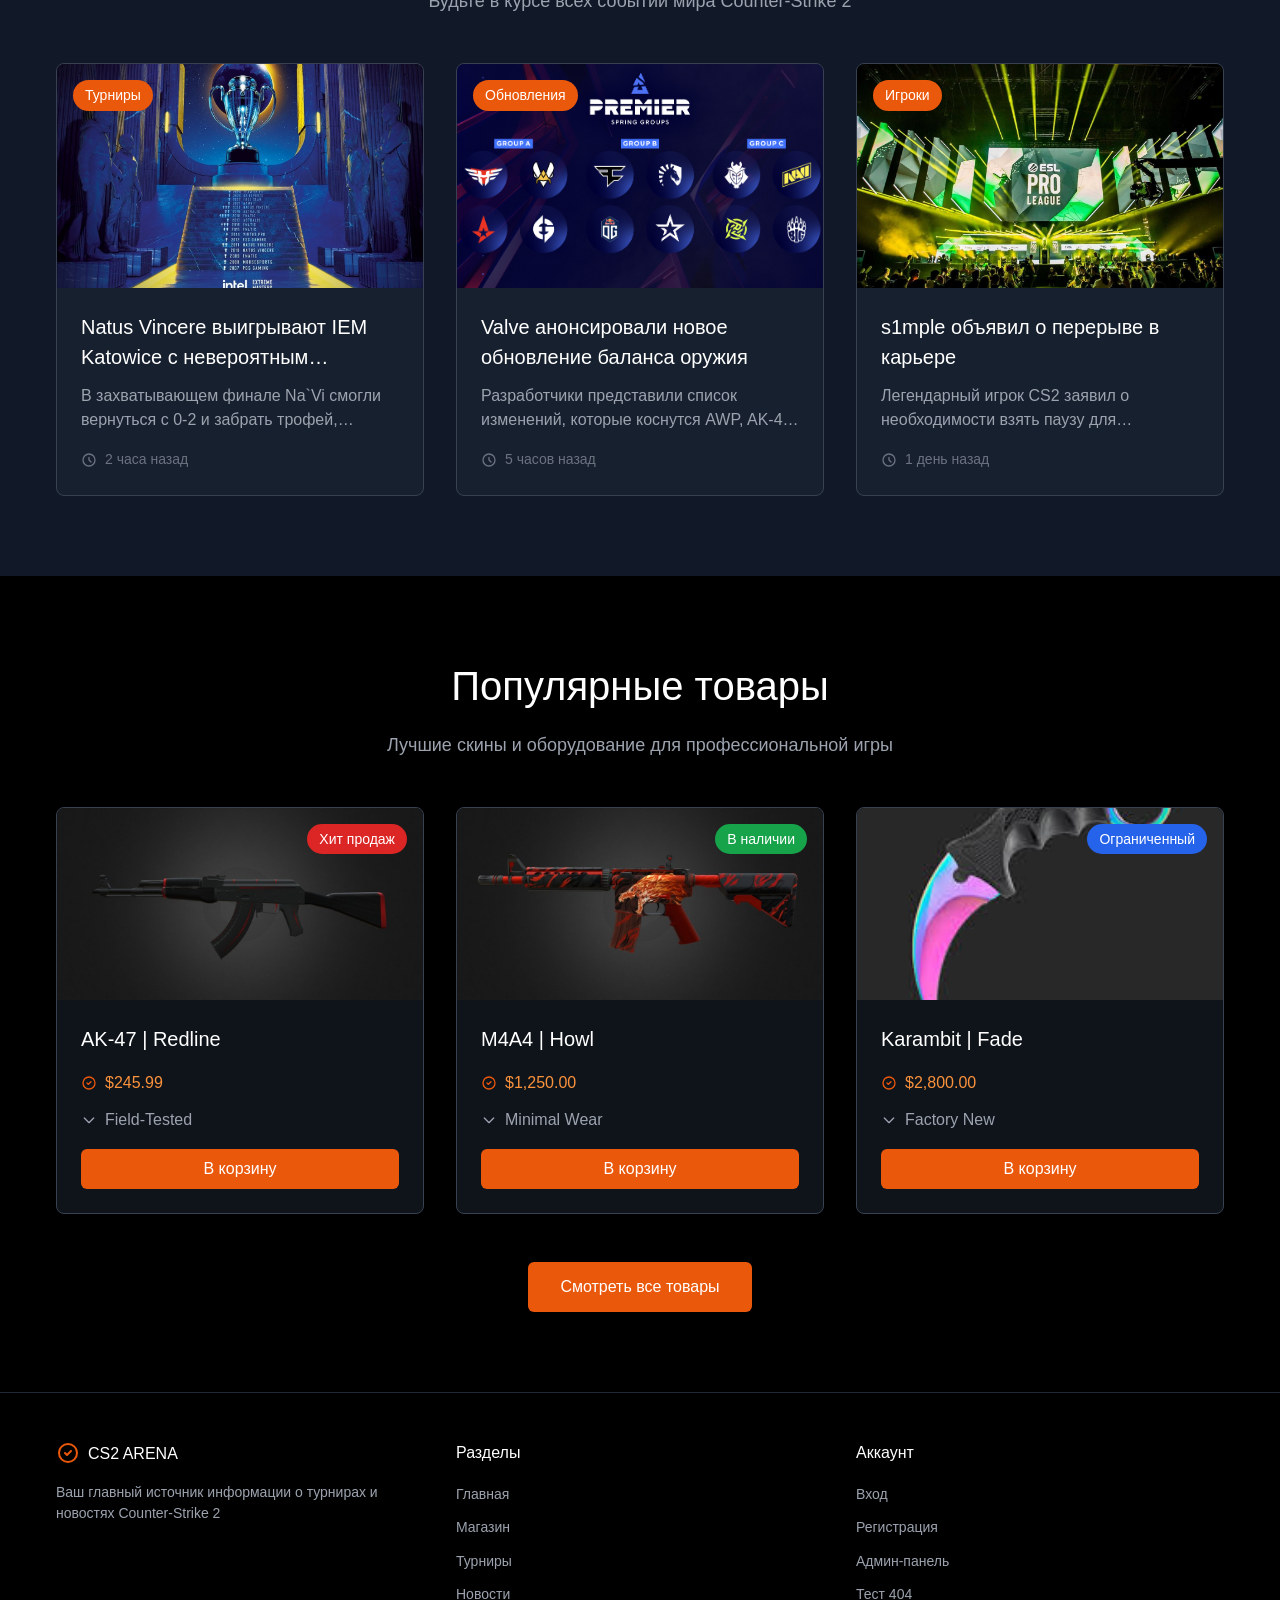
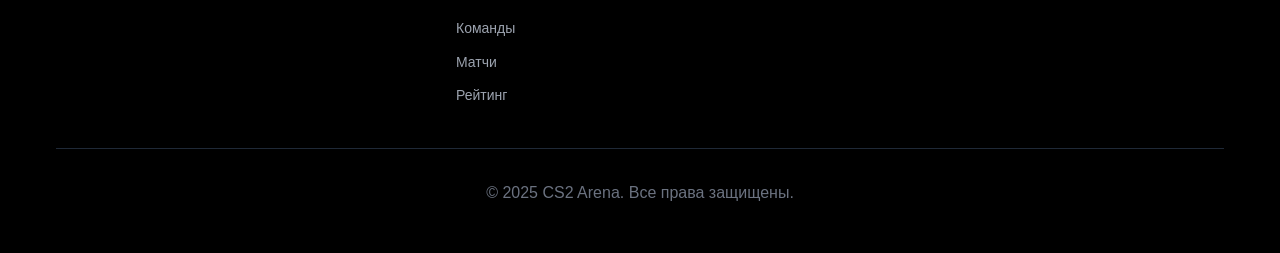
==== commit 1774ce83: "Add files via upload" ====
--- a/index.html
+++ b/index.html
@@ -6,21 +6,125 @@
     <title>CS2 Arena - Турниры и новости Counter-Strike 2</title>
     <link rel="stylesheet" href="styles.css">
     <style>
-        .user-menu { display: flex; align-items: center; gap: 0.5rem; }
-        .btn-profile { background: rgba(234, 88, 12, 0.2); color: #ea580c; padding: 0.5rem 1rem; border-radius: 0.375rem; text-decoration: none; transition: all 0.3s; font-weight: 500; }
-        .btn-profile:hover { background: #ea580c; color: white; }
-        .btn-logout { background: rgba(220, 38, 38, 0.2); color: #fca5a5; padding: 0.5rem 1rem; border-radius: 0.375rem; border: none; cursor: pointer; transition: all 0.3s; font-weight: 500; }
-        .btn-logout:hover { background: #dc2626; color: white; }
-        .cart-icon-header { position: relative; color: #d1d5db; transition: color 0.3s; margin-right: 0.5rem; display: flex; align-items: center; }
-        .cart-icon-header:hover { color: #ea580c; }
-        .cart-count { position: absolute; top: -10px; right: -12px; background: #ea580c; color: white; font-size: 0.7rem; padding: 2px 6px; border-radius: 50%; min-width: 18px; text-align: center; }
+        .user-menu {
+            display: flex;
+            align-items: center;
+            gap: 0.5rem;
+        }
+        .btn-profile {
+            background: rgba(234, 88, 12, 0.2);
+            color: #ea580c;
+            padding: 0.5rem 1rem;
+            border-radius: 0.375rem;
+            text-decoration: none;
+            transition: all 0.3s;
+            font-weight: 500;
+        }
+        .btn-profile:hover {
+            background: #ea580c;
+            color: white;
+        }
+        .btn-logout {
+            background: rgba(220, 38, 38, 0.2);
+            color: #fca5a5;
+            padding: 0.5rem 1rem;
+            border-radius: 0.375rem;
+            border: none;
+            cursor: pointer;
+            transition: all 0.3s;
+            font-weight: 500;
+        }
+        .btn-logout:hover {
+            background: #dc2626;
+            color: white;
+        }
+        .cart-icon-header {
+            position: relative;
+            color: #d1d5db;
+            transition: color 0.3s;
+            margin-right: 0.5rem;
+            display: flex;
+            align-items: center;
+        }
+        .cart-icon-header:hover {
+            color: #ea580c;
+        }
+        .cart-count {
+            position: absolute;
+            top: -10px;
+            right: -12px;
+            background: #ea580c;
+            color: white;
+            font-size: 0.7rem;
+            padding: 2px 6px;
+            border-radius: 50%;
+            min-width: 18px;
+            text-align: center;
+        }
+        .btn-admin {
+            background: rgba(139, 92, 246, 0.2);
+            color: #a78bfa;
+            padding: 0.5rem 1rem;
+            border-radius: 0.375rem;
+            text-decoration: none;
+            transition: all 0.3s;
+            font-weight: 500;
+            border: 1px solid rgba(139, 92, 246, 0.3);
+            margin-right: 0.5rem;
+        }
+        .btn-admin:hover {
+            background: #7c3aed;
+            color: white;
+            border-color: #7c3aed;
+        }
+        .header-right {
+            display: flex;
+            align-items: center;
+            gap: 0.5rem;
+        }
         @media (max-width: 1024px) {
-            nav { display: none; position: absolute; top: 100%; left: 0; right: 0; background: #000000; flex-direction: column; padding: 1rem; gap: 1rem; border-top: 1px solid #ea580c; z-index: 100; }
-            nav.show { display: flex; }
-            nav button { padding: 0.75rem; text-align: left; width: 100%; }
-            .mobile-menu-button { display: block; }
-        }
-        @media (min-width: 1025px) { .mobile-menu-button { display: none; } }
+            nav {
+                display: none;
+                position: absolute;
+                top: 100%;
+                left: 0;
+                right: 0;
+                background: #000000;
+                flex-direction: column;
+                padding: 1rem;
+                gap: 1rem;
+                border-top: 1px solid #ea580c;
+                z-index: 100;
+            }
+            nav.show {
+                display: flex;
+            }
+            nav button {
+                padding: 0.75rem;
+                text-align: left;
+                width: 100%;
+            }
+            .mobile-menu-button {
+                display: block;
+            }
+            .header-right .btn-admin {
+                display: none;
+            }
+        }
+        @media (min-width: 1025px) {
+            .mobile-menu-button {
+                display: none;
+            }
+        }
+        @media (max-width: 768px) {
+            .header-right {
+                gap: 0.3rem;
+            }
+            .btn-admin {
+                padding: 0.3rem 0.6rem;
+                font-size: 0.75rem;
+            }
+        }
     </style>
 </head>
 <body>
@@ -43,27 +147,32 @@
                     <button onclick="window.location.href='teams-ranking.html'">Рейтинг</button>
                     <button onclick="window.location.href='404.html'">Стримы</button>
                 </nav>
-                <div class="auth-buttons" id="authButtons">
-                    <a href="login.html" class="btn-login">Вход</a>
-                    <a href="register.html" class="btn-register">Регистрация</a>
-                </div>
-                <div class="user-menu" id="userMenu" style="display: none;">
-                    <a href="cart.html" class="cart-icon-header">
-                        <svg width="22" height="22" fill="none" stroke="currentColor" viewBox="0 0 24 24">
-                            <path stroke-linecap="round" stroke-linejoin="round" stroke-width="2" d="M16 11V7a4 4 0 00-8 0v4M5 9h14l1 12H4L5 9z"></path>
+                <div class="header-right">
+                    <a href="admin-login.html" class="btn-admin" title="Войти в админ-панель">
+                        ⚙️ Админ
+                    </a>
+                    <div class="auth-buttons" id="authButtons">
+                        <a href="login.html" class="btn-login">Вход</a>
+                        <a href="register.html" class="btn-register">Регистрация</a>
+                    </div>
+                    <div class="user-menu" id="userMenu" style="display: none;">
+                        <a href="cart.html" class="cart-icon-header">
+                            <svg width="22" height="22" fill="none" stroke="currentColor" viewBox="0 0 24 24">
+                                <path stroke-linecap="round" stroke-linejoin="round" stroke-width="2" d="M16 11V7a4 4 0 00-8 0v4M5 9h14l1 12H4L5 9z"></path>
+                            </svg>
+                            <span id="headerCartCount" class="cart-count">0</span>
+                        </a>
+                        <a href="profile.html" class="btn-profile" id="profileBtn">
+                            <span id="userNameDisplay"></span>
+                        </a>
+                        <button class="btn-logout" onclick="logout()">Выйти</button>
+                    </div>
+                    <button class="mobile-menu-button" onclick="toggleMobileMenu()">
+                        <svg width="24" height="24" fill="none" stroke="currentColor" viewBox="0 0 24 24">
+                            <path stroke-linecap="round" stroke-linejoin="round" stroke-width="2" d="M4 6h16M4 12h16M4 18h16"></path>
                         </svg>
-                        <span id="headerCartCount" class="cart-count">0</span>
-                    </a>
-                    <a href="profile.html" class="btn-profile" id="profileBtn">
-                        <span id="userNameDisplay"></span>
-                    </a>
-                    <button class="btn-logout" onclick="logout()">Выйти</button>
-                </div>
-                <button class="mobile-menu-button" onclick="toggleMobileMenu()">
-                    <svg width="24" height="24" fill="none" stroke="currentColor" viewBox="0 0 24 24">
-                        <path stroke-linecap="round" stroke-linejoin="round" stroke-width="2" d="M4 6h16M4 12h16M4 18h16"></path>
-                    </svg>
-                </button>
+                    </button>
+                </div>
             </div>
         </div>
     </header>
@@ -78,7 +187,9 @@
                 <span>COUNTER-STRIKE 2</span>
             </div>
             <h1 class="hero-title">ТУРНИРЫ И НОВОСТИ</h1>
-            <p class="hero-description">Следите за последними турнирами, новостями и статистикой по Counter-Strike 2</p>
+            <p class="hero-description">
+                Следите за последними турнирами, новостями и статистикой по Counter-Strike 2
+            </p>
             <div class="hero-buttons">
                 <a href="catalog.html" class="btn-primary">Смотреть магазин</a>
                 <a href="#news" class="btn-secondary" onclick="scrollToSection('news')">Последние новости</a>
@@ -86,9 +197,24 @@
                 <a href="matches.html" class="btn-secondary">Ближайшие матчи</a>
             </div>
             <div class="hero-stats">
-                <div class="stat-item"><svg class="stat-icon" fill="none" stroke="currentColor" viewBox="0 0 24 24"><path stroke-linecap="round" stroke-linejoin="round" stroke-width="2" d="M8 7V3m8 4V3m-9 8h10M5 21h14a2 2 0 002-2V7a2 2 0 00-2-2H5a2 2 0 00-2 2v12a2 2 0 002 2z"></path></svg><span class="stat-text">12 активных турниров</span></div>
-                <div class="stat-item"><svg class="stat-icon" fill="none" stroke="currentColor" viewBox="0 0 24 24"><path stroke-linecap="round" stroke-linejoin="round" stroke-width="2" d="M12 4.354a4 4 0 110 5.292M15 21H3v-1a6 6 0 0112 0v1zm0 0h6v-1a6 6 0 00-9-5.197M13 7a4 4 0 11-8 0 4 4 0 018 0z"></path></svg><span class="stat-text">256 команд участвуют</span></div>
-                <div class="stat-item"><svg class="stat-icon" fill="none" stroke="currentColor" viewBox="0 0 24 24"><path stroke-linecap="round" stroke-linejoin="round" stroke-width="2" d="M17 20h5v-2a3 3 0 00-5.356-1.857M17 20H7m10 0v-2c0-.656-.126-1.283-.356-1.857M7 20H2v-2a3 3 0 015.356-1.857M7 20v-2c0-.656.126-1.283.356-1.857m0 0a5.002 5.002 0 019.288 0M15 7a3 3 0 11-6 0 3 3 0 016 0zm6 3a2 2 0 11-4 0 2 2 0 014 0zM7 10a2 2 0 11-4 0 2 2 0 014 0z"></path></svg><span class="stat-text">850+ игроков</span></div>
+                <div class="stat-item">
+                    <svg class="stat-icon" fill="none" stroke="currentColor" viewBox="0 0 24 24">
+                        <path stroke-linecap="round" stroke-linejoin="round" stroke-width="2" d="M8 7V3m8 4V3m-9 8h10M5 21h14a2 2 0 002-2V7a2 2 0 00-2-2H5a2 2 0 00-2 2v12a2 2 0 002 2z"></path>
+                    </svg>
+                    <span class="stat-text">12 активных турниров</span>
+                </div>
+                <div class="stat-item">
+                    <svg class="stat-icon" fill="none" stroke="currentColor" viewBox="0 0 24 24">
+                        <path stroke-linecap="round" stroke-linejoin="round" stroke-width="2" d="M12 4.354a4 4 0 110 5.292M15 21H3v-1a6 6 0 0112 0v1zm0 0h6v-1a6 6 0 00-9-5.197M13 7a4 4 0 11-8 0 4 4 0 018 0z"></path>
+                    </svg>
+                    <span class="stat-text">256 команд участвуют</span>
+                </div>
+                <div class="stat-item">
+                    <svg class="stat-icon" fill="none" stroke="currentColor" viewBox="0 0 24 24">
+                        <path stroke-linecap="round" stroke-linejoin="round" stroke-width="2" d="M17 20h5v-2a3 3 0 00-5.356-1.857M17 20H7m10 0v-2c0-.656-.126-1.283-.356-1.857M7 20H2v-2a3 3 0 015.356-1.857M7 20v-2c0-.656.126-1.283.356-1.857m0 0a5.002 5.002 0 019.288 0M15 7a3 3 0 11-6 0 3 3 0 016 0zm6 3a2 2 0 11-4 0 2 2 0 014 0zM7 10a2 2 0 11-4 0 2 2 0 014 0z"></path>
+                    </svg>
+                    <span class="stat-text">850+ игроков</span>
+                </div>
             </div>
         </div>
     </section>
@@ -108,9 +234,25 @@
                     <div class="tournament-content">
                         <h3 class="tournament-title">IEM Katowice 2025</h3>
                         <div class="tournament-info">
-                            <div class="info-item"><svg class="info-icon info-icon-orange" fill="none" stroke="currentColor" viewBox="0 0 24 24"><path stroke-linecap="round" stroke-linejoin="round" stroke-width="2" d="M9 12l2 2 4-4m6 2a9 9 0 11-18 0 9 9 0 0118 0z"></path></svg><span class="prize-amount">$1,000,000</span></div>
-                            <div class="info-item"><svg class="info-icon" fill="none" stroke="currentColor" viewBox="0 0 24 24"><path stroke-linecap="round" stroke-linejoin="round" stroke-width="2" d="M8 7V3m8 4V3m-9 8h10M5 21h14a2 2 0 002-2V7a2 2 0 00-2-2H5a2 2 0 00-2 2v12a2 2 0 002 2z"></path></svg><span>15-25 февраля 2025</span></div>
-                            <div class="info-item"><svg class="info-icon" fill="none" stroke="currentColor" viewBox="0 0 24 24"><path stroke-linecap="round" stroke-linejoin="round" stroke-width="2" d="M17.657 16.657L13.414 20.9a1.998 1.998 0 01-2.827 0l-4.244-4.243a8 8 0 1111.314 0z"></path><path stroke-linecap="round" stroke-linejoin="round" stroke-width="2" d="M15 11a3 3 0 11-6 0 3 3 0 016 0z"></path></svg><span>Katowice, Poland</span></div>
+                            <div class="info-item">
+                                <svg class="info-icon info-icon-orange" fill="none" stroke="currentColor" viewBox="0 0 24 24">
+                                    <path stroke-linecap="round" stroke-linejoin="round" stroke-width="2" d="M9 12l2 2 4-4m6 2a9 9 0 11-18 0 9 9 0 0118 0z"></path>
+                                </svg>
+                                <span class="prize-amount">$1,000,000</span>
+                            </div>
+                            <div class="info-item">
+                                <svg class="info-icon" fill="none" stroke="currentColor" viewBox="0 0 24 24">
+                                    <path stroke-linecap="round" stroke-linejoin="round" stroke-width="2" d="M8 7V3m8 4V3m-9 8h10M5 21h14a2 2 0 002-2V7a2 2 0 00-2-2H5a2 2 0 00-2 2v12a2 2 0 002 2z"></path>
+                                </svg>
+                                <span>15-25 февраля 2025</span>
+                            </div>
+                            <div class="info-item">
+                                <svg class="info-icon" fill="none" stroke="currentColor" viewBox="0 0 24 24">
+                                    <path stroke-linecap="round" stroke-linejoin="round" stroke-width="2" d="M17.657 16.657L13.414 20.9a1.998 1.998 0 01-2.827 0l-4.244-4.243a8 8 0 1111.314 0z"></path>
+                                    <path stroke-linecap="round" stroke-linejoin="round" stroke-width="2" d="M15 11a3 3 0 11-6 0 3 3 0 016 0z"></path>
+                                </svg>
+                                <span>Katowice, Poland</span>
+                            </div>
                         </div>
                         <button class="tournament-button" onclick="window.location.href='matches.html'">Смотреть матчи</button>
                     </div>
@@ -123,8 +265,18 @@
                     <div class="tournament-content">
                         <h3 class="tournament-title">ESL Pro League Season 19</h3>
                         <div class="tournament-info">
-                            <div class="info-item"><svg class="info-icon info-icon-orange" fill="none" stroke="currentColor" viewBox="0 0 24 24"><path stroke-linecap="round" stroke-linejoin="round" stroke-width="2" d="M9 12l2 2 4-4m6 2a9 9 0 11-18 0 9 9 0 0118 0z"></path></svg><span class="prize-amount">$850,000</span></div>
-                            <div class="info-item"><svg class="info-icon" fill="none" stroke="currentColor" viewBox="0 0 24 24"><path stroke-linecap="round" stroke-linejoin="round" stroke-width="2" d="M8 7V3m8 4V3m-9 8h10M5 21h14a2 2 0 002-2V7a2 2 0 00-2-2H5a2 2 0 00-2 2v12a2 2 0 002 2z"></path></svg><span>1-20 марта 2025</span></div>
+                            <div class="info-item">
+                                <svg class="info-icon info-icon-orange" fill="none" stroke="currentColor" viewBox="0 0 24 24">
+                                    <path stroke-linecap="round" stroke-linejoin="round" stroke-width="2" d="M9 12l2 2 4-4m6 2a9 9 0 11-18 0 9 9 0 0118 0z"></path>
+                                </svg>
+                                <span class="prize-amount">$850,000</span>
+                            </div>
+                            <div class="info-item">
+                                <svg class="info-icon" fill="none" stroke="currentColor" viewBox="0 0 24 24">
+                                    <path stroke-linecap="round" stroke-linejoin="round" stroke-width="2" d="M8 7V3m8 4V3m-9 8h10M5 21h14a2 2 0 002-2V7a2 2 0 00-2-2H5a2 2 0 00-2 2v12a2 2 0 002 2z"></path>
+                                </svg>
+                                <span>1-20 марта 2025</span>
+                            </div>
                         </div>
                         <button class="tournament-button" onclick="window.location.href='matches.html'">Смотреть матчи</button>
                     </div>
@@ -137,8 +289,18 @@
                     <div class="tournament-content">
                         <h3 class="tournament-title">BLAST Premier Spring</h3>
                         <div class="tournament-info">
-                            <div class="info-item"><svg class="info-icon info-icon-orange" fill="none" stroke="currentColor" viewBox="0 0 24 24"><path stroke-linecap="round" stroke-linejoin="round" stroke-width="2" d="M9 12l2 2 4-4m6 2a9 9 0 11-18 0 9 9 0 0118 0z"></path></svg><span class="prize-amount">$425,000</span></div>
-                            <div class="info-item"><svg class="info-icon" fill="none" stroke="currentColor" viewBox="0 0 24 24"><path stroke-linecap="round" stroke-linejoin="round" stroke-width="2" d="M8 7V3m8 4V3m-9 8h10M5 21h14a2 2 0 002-2V7a2 2 0 00-2-2H5a2 2 0 00-2 2v12a2 2 0 002 2z"></path></svg><span>10-18 марта 2025</span></div>
+                            <div class="info-item">
+                                <svg class="info-icon info-icon-orange" fill="none" stroke="currentColor" viewBox="0 0 24 24">
+                                    <path stroke-linecap="round" stroke-linejoin="round" stroke-width="2" d="M9 12l2 2 4-4m6 2a9 9 0 11-18 0 9 9 0 0118 0z"></path>
+                                </svg>
+                                <span class="prize-amount">$425,000</span>
+                            </div>
+                            <div class="info-item">
+                                <svg class="info-icon" fill="none" stroke="currentColor" viewBox="0 0 24 24">
+                                    <path stroke-linecap="round" stroke-linejoin="round" stroke-width="2" d="M8 7V3m8 4V3m-9 8h10M5 21h14a2 2 0 002-2V7a2 2 0 00-2-2H5a2 2 0 00-2 2v12a2 2 0 002 2z"></path>
+                                </svg>
+                                <span>10-18 марта 2025</span>
+                            </div>
                         </div>
                         <button class="tournament-button" onclick="window.location.href='matches.html'">Смотреть матчи</button>
                     </div>
@@ -149,7 +311,10 @@
 
     <section id="news" class="news">
         <div class="container">
-            <div class="section-header"><h2 class="section-title">Последние новости</h2><p class="section-description">Будьте в курсе всех событий мира Counter-Strike 2</p></div>
+            <div class="section-header">
+                <h2 class="section-title">Последние новости</h2>
+                <p class="section-description">Будьте в курсе всех событий мира Counter-Strike 2</p>
+            </div>
             <div class="news-grid">
                 <article class="news-card" onclick="window.location.href='404.html'">
                     <div class="news-image-wrapper">
@@ -159,7 +324,14 @@
                     <div class="news-content">
                         <h3 class="news-title">Natus Vincere выигрывают IEM Katowice с невероятным камбэком</h3>
                         <p class="news-excerpt">В захватывающем финале Na`Vi смогли вернуться с 0-2 и забрать трофей, обыграв FaZe Clan в пятой карте.</p>
-                        <div class="news-meta"><div class="news-date"><svg width="16" height="16" fill="none" stroke="currentColor" viewBox="0 0 24 24"><path stroke-linecap="round" stroke-linejoin="round" stroke-width="2" d="M12 8v4l3 3m6-3a9 9 0 11-18 0 9 9 0 0118 0z"></path></svg><span>2 часа назад</span></div></div>
+                        <div class="news-meta">
+                            <div class="news-date">
+                                <svg width="16" height="16" fill="none" stroke="currentColor" viewBox="0 0 24 24">
+                                    <path stroke-linecap="round" stroke-linejoin="round" stroke-width="2" d="M12 8v4l3 3m6-3a9 9 0 11-18 0 9 9 0 0118 0z"></path>
+                                </svg>
+                                <span>2 часа назад</span>
+                            </div>
+                        </div>
                     </div>
                 </article>
                 <article class="news-card" onclick="window.location.href='404.html'">
@@ -170,7 +342,14 @@
                     <div class="news-content">
                         <h3 class="news-title">Valve анонсировали новое обновление баланса оружия</h3>
                         <p class="news-excerpt">Разработчики представили список изменений, которые коснутся AWP, AK-47 и нескольких SMG.</p>
-                        <div class="news-meta"><div class="news-date"><svg width="16" height="16" fill="none" stroke="currentColor" viewBox="0 0 24 24"><path stroke-linecap="round" stroke-linejoin="round" stroke-width="2" d="M12 8v4l3 3m6-3a9 9 0 11-18 0 9 9 0 0118 0z"></path></svg><span>5 часов назад</span></div></div>
+                        <div class="news-meta">
+                            <div class="news-date">
+                                <svg width="16" height="16" fill="none" stroke="currentColor" viewBox="0 0 24 24">
+                                    <path stroke-linecap="round" stroke-linejoin="round" stroke-width="2" d="M12 8v4l3 3m6-3a9 9 0 11-18 0 9 9 0 0118 0z"></path>
+                                </svg>
+                                <span>5 часов назад</span>
+                            </div>
+                        </div>
                     </div>
                 </article>
                 <article class="news-card" onclick="window.location.href='404.html'">
@@ -181,7 +360,14 @@
                     <div class="news-content">
                         <h3 class="news-title">s1mple объявил о перерыве в карьере</h3>
                         <p class="news-excerpt">Легендарный игрок CS2 заявил о необходимости взять паузу для восстановления и переоценки целей.</p>
-                        <div class="news-meta"><div class="news-date"><svg width="16" height="16" fill="none" stroke="currentColor" viewBox="0 0 24 24"><path stroke-linecap="round" stroke-linejoin="round" stroke-width="2" d="M12 8v4l3 3m6-3a9 9 0 11-18 0 9 9 0 0118 0z"></path></svg><span>1 день назад</span></div></div>
+                        <div class="news-meta">
+                            <div class="news-date">
+                                <svg width="16" height="16" fill="none" stroke="currentColor" viewBox="0 0 24 24">
+                                    <path stroke-linecap="round" stroke-linejoin="round" stroke-width="2" d="M12 8v4l3 3m6-3a9 9 0 11-18 0 9 9 0 0118 0z"></path>
+                                </svg>
+                                <span>1 день назад</span>
+                            </div>
+                        </div>
                     </div>
                 </article>
             </div>
@@ -190,7 +376,10 @@
 
     <section id="shop" class="tournaments" style="background: #000000;">
         <div class="container">
-            <div class="section-header"><h2 class="section-title">Популярные товары</h2><p class="section-description">Лучшие скины и оборудование для профессиональной игры</p></div>
+            <div class="section-header">
+                <h2 class="section-title">Популярные товары</h2>
+                <p class="section-description">Лучшие скины и оборудование для профессиональной игры</p>
+            </div>
             <div class="tournaments-grid">
                 <div class="tournament-card">
                     <div class="tournament-image-wrapper">
@@ -200,8 +389,18 @@
                     <div class="tournament-content">
                         <h3 class="tournament-title">AK-47 | Redline</h3>
                         <div class="tournament-info">
-                            <div class="info-item"><svg class="info-icon info-icon-orange" fill="none" stroke="currentColor" viewBox="0 0 24 24"><path stroke-linecap="round" stroke-linejoin="round" stroke-width="2" d="M9 12l2 2 4-4m6 2a9 9 0 11-18 0 9 9 0 0118 0z"></path></svg><span class="prize-amount">$245.99</span></div>
-                            <div class="info-item"><svg class="info-icon" fill="none" stroke="currentColor" viewBox="0 0 24 24"><path stroke-linecap="round" stroke-linejoin="round" stroke-width="2" d="M19 9l-7 7-7-7"></path></svg><span>Field-Tested</span></div>
+                            <div class="info-item">
+                                <svg class="info-icon info-icon-orange" fill="none" stroke="currentColor" viewBox="0 0 24 24">
+                                    <path stroke-linecap="round" stroke-linejoin="round" stroke-width="2" d="M9 12l2 2 4-4m6 2a9 9 0 11-18 0 9 9 0 0118 0z"></path>
+                                </svg>
+                                <span class="prize-amount">$245.99</span>
+                            </div>
+                            <div class="info-item">
+                                <svg class="info-icon" fill="none" stroke="currentColor" viewBox="0 0 24 24">
+                                    <path stroke-linecap="round" stroke-linejoin="round" stroke-width="2" d="M19 9l-7 7-7-7"></path>
+                                </svg>
+                                <span>Field-Tested</span>
+                            </div>
                         </div>
                         <button class="tournament-button" onclick="addToCartFromIndex('AK-47 Redline', '$245.99', 'Field-Tested', 'img/ak47-redline.jpg')">В корзину</button>
                     </div>
@@ -214,8 +413,18 @@
                     <div class="tournament-content">
                         <h3 class="tournament-title">M4A4 | Howl</h3>
                         <div class="tournament-info">
-                            <div class="info-item"><svg class="info-icon info-icon-orange" fill="none" stroke="currentColor" viewBox="0 0 24 24"><path stroke-linecap="round" stroke-linejoin="round" stroke-width="2" d="M9 12l2 2 4-4m6 2a9 9 0 11-18 0 9 9 0 0118 0z"></path></svg><span class="prize-amount">$1,250.00</span></div>
-                            <div class="info-item"><svg class="info-icon" fill="none" stroke="currentColor" viewBox="0 0 24 24"><path stroke-linecap="round" stroke-linejoin="round" stroke-width="2" d="M19 9l-7 7-7-7"></path></svg><span>Minimal Wear</span></div>
+                            <div class="info-item">
+                                <svg class="info-icon info-icon-orange" fill="none" stroke="currentColor" viewBox="0 0 24 24">
+                                    <path stroke-linecap="round" stroke-linejoin="round" stroke-width="2" d="M9 12l2 2 4-4m6 2a9 9 0 11-18 0 9 9 0 0118 0z"></path>
+                                </svg>
+                                <span class="prize-amount">$1,250.00</span>
+                            </div>
+                            <div class="info-item">
+                                <svg class="info-icon" fill="none" stroke="currentColor" viewBox="0 0 24 24">
+                                    <path stroke-linecap="round" stroke-linejoin="round" stroke-width="2" d="M19 9l-7 7-7-7"></path>
+                                </svg>
+                                <span>Minimal Wear</span>
+                            </div>
                         </div>
                         <button class="tournament-button" onclick="addToCartFromIndex('M4A4 Howl', '$1,250.00', 'Minimal Wear', 'img/m4a4-howl.jpg')">В корзину</button>
                     </div>
@@ -228,8 +437,18 @@
                     <div class="tournament-content">
                         <h3 class="tournament-title">Karambit | Fade</h3>
                         <div class="tournament-info">
-                            <div class="info-item"><svg class="info-icon info-icon-orange" fill="none" stroke="currentColor" viewBox="0 0 24 24"><path stroke-linecap="round" stroke-linejoin="round" stroke-width="2" d="M9 12l2 2 4-4m6 2a9 9 0 11-18 0 9 9 0 0118 0z"></path></svg><span class="prize-amount">$2,800.00</span></div>
-                            <div class="info-item"><svg class="info-icon" fill="none" stroke="currentColor" viewBox="0 0 24 24"><path stroke-linecap="round" stroke-linejoin="round" stroke-width="2" d="M19 9l-7 7-7-7"></path></svg><span>Factory New</span></div>
+                            <div class="info-item">
+                                <svg class="info-icon info-icon-orange" fill="none" stroke="currentColor" viewBox="0 0 24 24">
+                                    <path stroke-linecap="round" stroke-linejoin="round" stroke-width="2" d="M9 12l2 2 4-4m6 2a9 9 0 11-18 0 9 9 0 0118 0z"></path>
+                                </svg>
+                                <span class="prize-amount">$2,800.00</span>
+                            </div>
+                            <div class="info-item">
+                                <svg class="info-icon" fill="none" stroke="currentColor" viewBox="0 0 24 24">
+                                    <path stroke-linecap="round" stroke-linejoin="round" stroke-width="2" d="M19 9l-7 7-7-7"></path>
+                                </svg>
+                                <span>Factory New</span>
+                            </div>
                         </div>
                         <button class="tournament-button" onclick="addToCartFromIndex('Karambit Fade', '$2,800.00', 'Factory New', 'img/karambit-fade.jpg')">В корзину</button>
                     </div>
@@ -275,19 +494,27 @@
                     </ul>
                 </div>
             </div>
-            <div class="footer-bottom"><p>&copy; 2025 CS2 Arena. Все права защищены.</p></div>
+            <div class="footer-bottom">
+                <p>&copy; 2025 CS2 Arena. Все права защищены.</p>
+            </div>
         </div>
     </footer>
 
     <script>
         function scrollToSection(sectionId) {
             const section = document.getElementById(sectionId);
-            if (section) section.scrollIntoView({ behavior: 'smooth' });
-        }
+            if (section) {
+                section.scrollIntoView({ behavior: 'smooth' });
+            }
+        }
+        
         function toggleMobileMenu() {
             const nav = document.querySelector('nav');
-            if (nav) nav.classList.toggle('show');
-        }
+            if (nav) {
+                nav.classList.toggle('show');
+            }
+        }
+        
         function addToCartFromIndex(name, price, quality, image) {
             const currentUser = localStorage.getItem('cs2_currentUser');
             if (!currentUser) {
@@ -296,34 +523,71 @@
                 }
                 return;
             }
+            
             const user = JSON.parse(currentUser);
             const cartKey = `cs2_cart_${user.id}`;
             let cart = JSON.parse(localStorage.getItem(cartKey) || '[]');
+            
             const existingItem = cart.find(item => item.name === name);
-            if (existingItem) { existingItem.quantity++; } 
-            else { cart.push({ id: Date.now(), name: name, price: price, quality: quality, image: image, quantity: 1 }); }
+            if (existingItem) {
+                existingItem.quantity++;
+            } else {
+                cart.push({
+                    id: Date.now(),
+                    name: name,
+                    price: price,
+                    quality: quality,
+                    image: image,
+                    quantity: 1
+                });
+            }
+            
             localStorage.setItem(cartKey, JSON.stringify(cart));
+            
             const notification = document.createElement('div');
-            notification.style.cssText = `position:fixed;bottom:20px;right:20px;background:#10b981;color:white;padding:1rem 1.5rem;border-radius:0.5rem;z-index:1000;`;
+            notification.style.cssText = `
+                position: fixed;
+                bottom: 20px;
+                right: 20px;
+                background: #10b981;
+                color: white;
+                padding: 1rem 1.5rem;
+                border-radius: 0.5rem;
+                z-index: 1000;
+                animation: slideIn 0.3s ease;
+            `;
             notification.innerHTML = `✅ ${name} добавлен в корзину!`;
             document.body.appendChild(notification);
-            setTimeout(() => notification.remove(), 2000);
+            
+            setTimeout(() => {
+                notification.remove();
+            }, 2000);
+            
             updateCartCount();
         }
+        
         function updateCartCount() {
             const currentUser = localStorage.getItem('cs2_currentUser');
             if (!currentUser) return;
+            
             const user = JSON.parse(currentUser);
-            const cart = JSON.parse(localStorage.getItem(`cs2_cart_${user.id}`) || '[]');
+            const cartKey = `cs2_cart_${user.id}`;
+            const cart = JSON.parse(localStorage.getItem(cartKey) || '[]');
             const count = cart.reduce((sum, item) => sum + item.quantity, 0);
+            
             const cartCountElement = document.getElementById('headerCartCount');
-            if (cartCountElement) { cartCountElement.textContent = count; cartCountElement.style.display = count > 0 ? 'inline-block' : 'none'; }
-        }
+            if (cartCountElement) {
+                cartCountElement.textContent = count;
+                cartCountElement.style.display = count > 0 ? 'inline-block' : 'none';
+            }
+        }
+        
         function checkAuth() {
             const currentUser = localStorage.getItem('cs2_currentUser');
             const authButtons = document.getElementById('authButtons');
             const userMenu = document.getElementById('userMenu');
             const userNameDisplay = document.getElementById('userNameDisplay');
+            
             if (currentUser) {
                 const user = JSON.parse(currentUser);
                 if (authButtons) authButtons.style.display = 'none';
@@ -335,7 +599,22 @@
                 if (userMenu) userMenu.style.display = 'none';
             }
         }
-        function logout() { localStorage.removeItem('cs2_currentUser'); localStorage.removeItem('cs2_rememberMe'); window.location.href = 'index.html'; }
+        
+        function logout() {
+            localStorage.removeItem('cs2_currentUser');
+            localStorage.removeItem('cs2_rememberMe');
+            window.location.href = 'index.html';
+        }
+        
+        const style = document.createElement('style');
+        style.textContent = `
+            @keyframes slideIn {
+                from { transform: translateX(100%); opacity: 0; }
+                to { transform: translateX(0); opacity: 1; }
+            }
+        `;
+        document.head.appendChild(style);
+        
         checkAuth();
     </script>
 </body>
